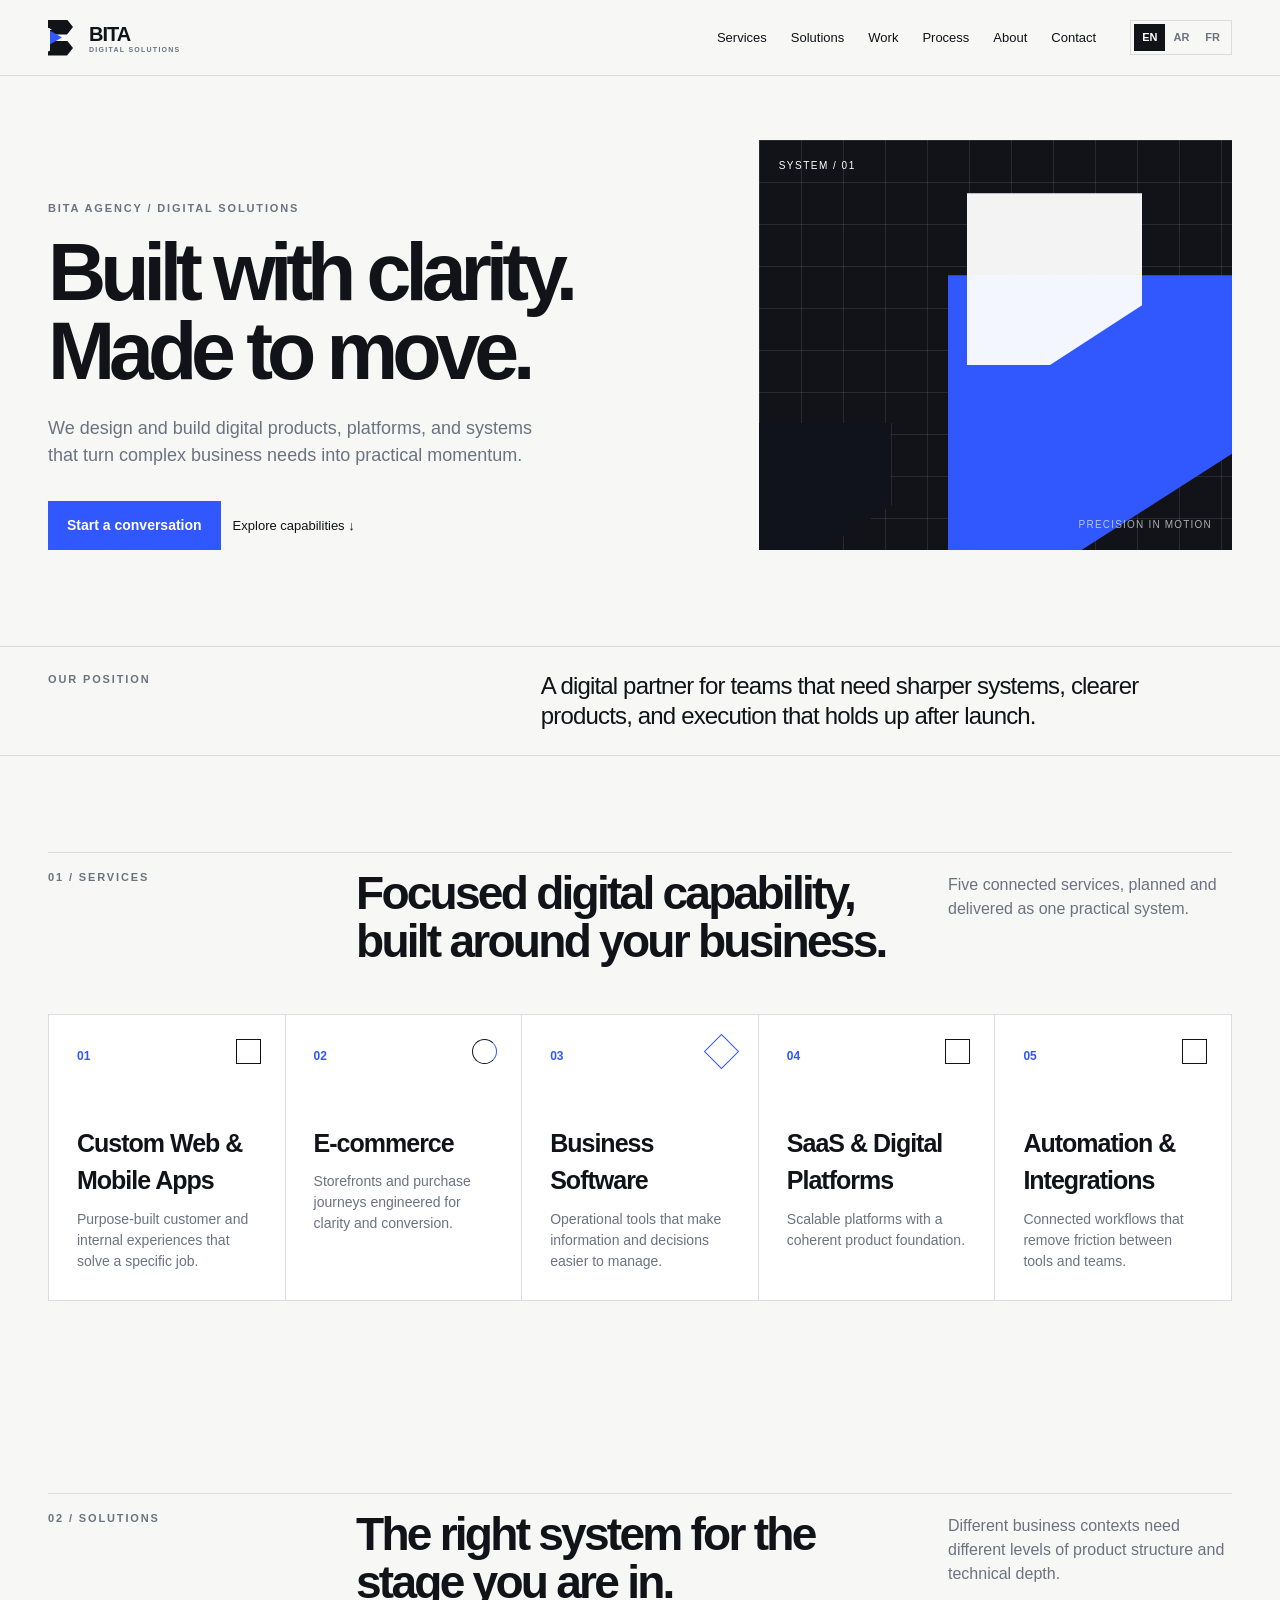
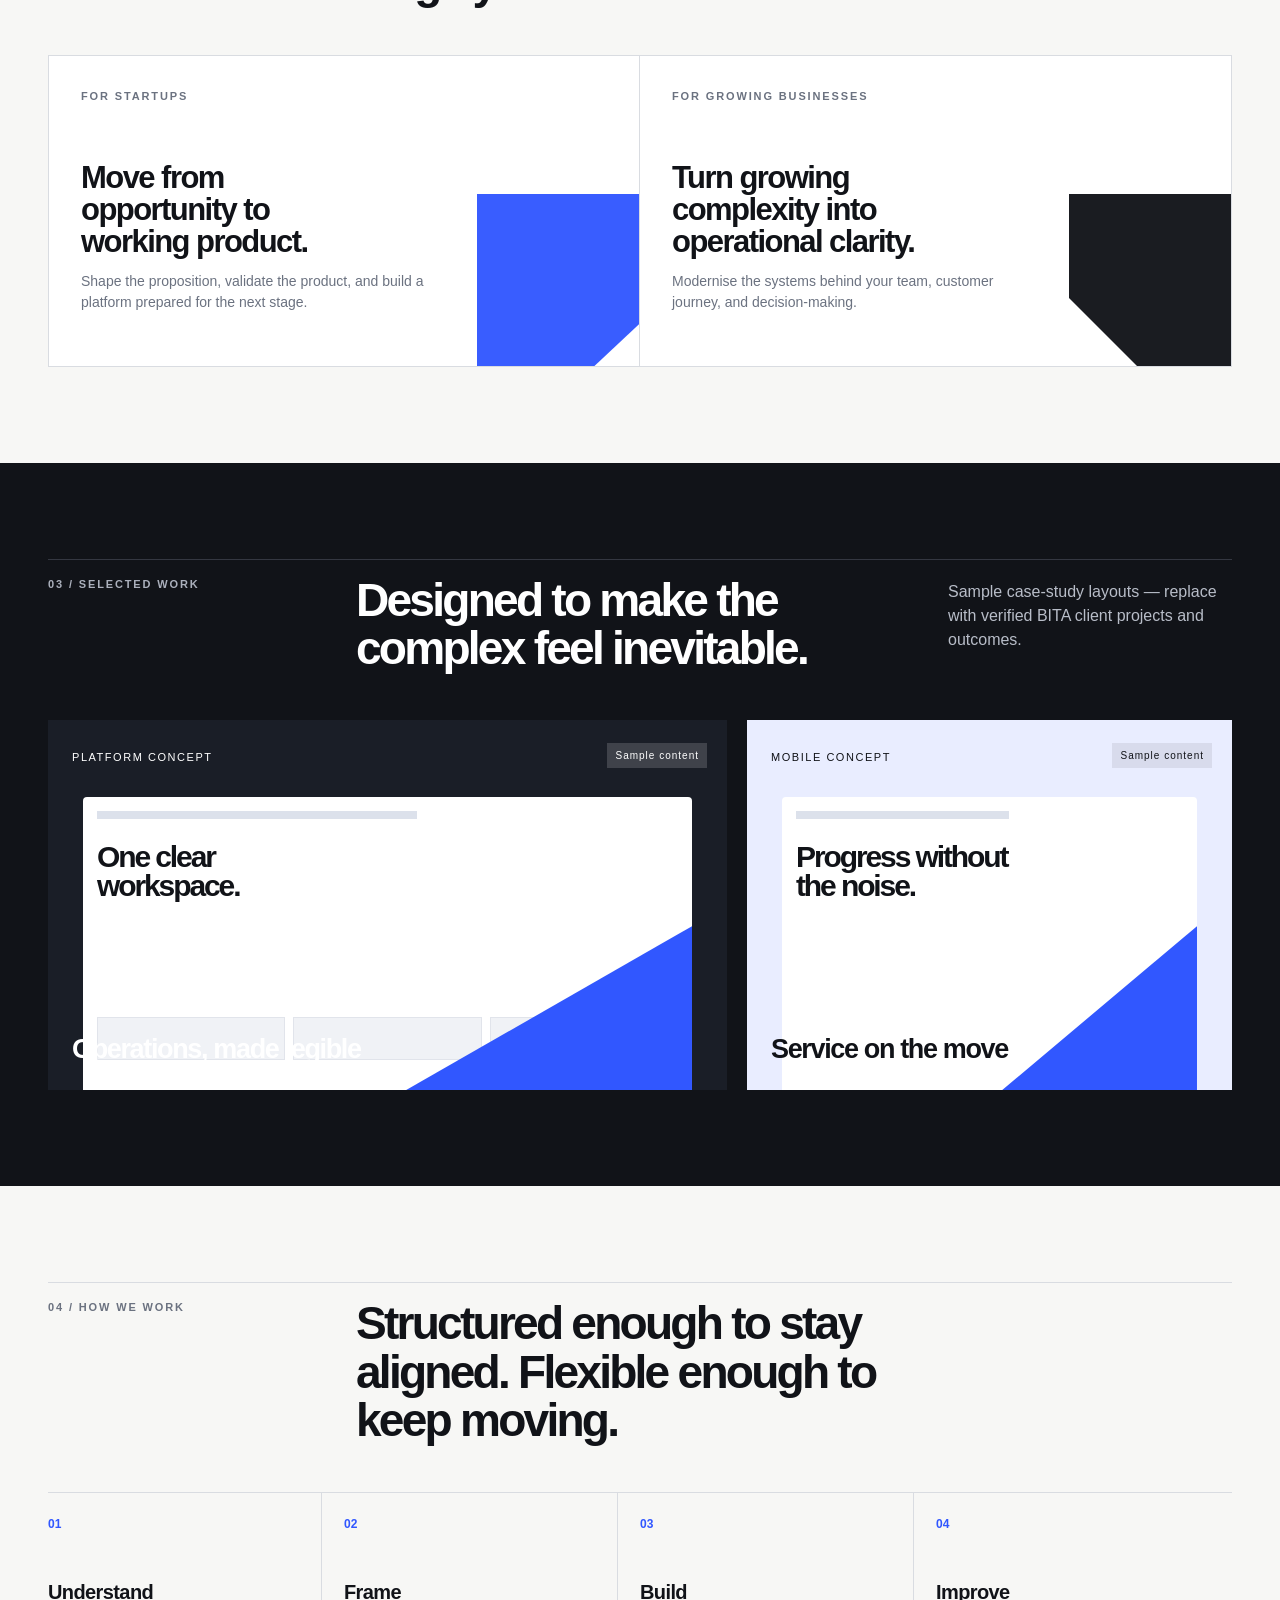
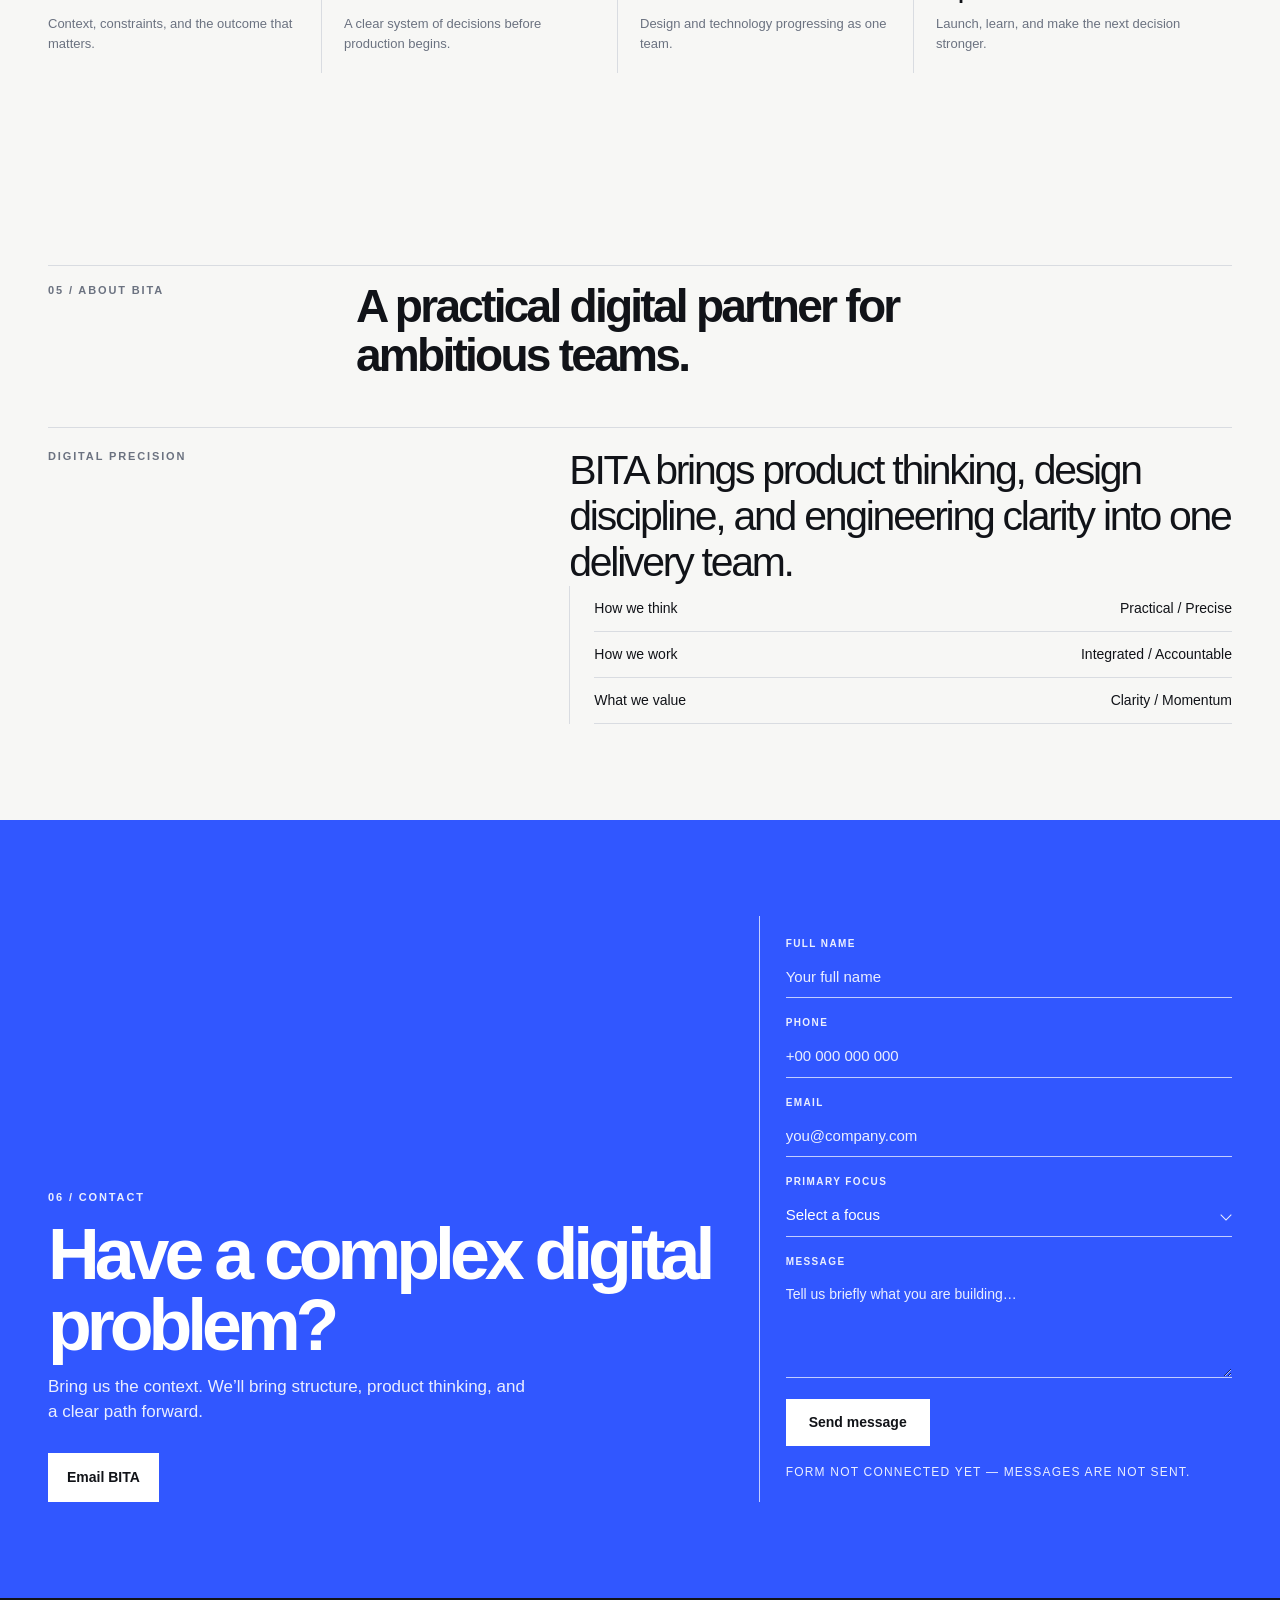
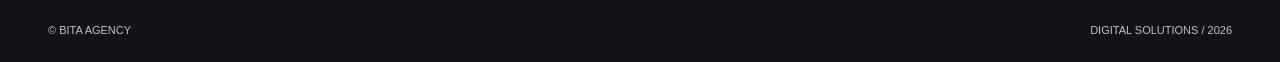
==== BITA-main-website (3).html @ 35ed85f4 "first commit" ====
<!doctype html>
<html lang="en" dir="ltr" data-lang="en">

<head>
    <meta charset="utf-8">
    <meta name="viewport" content="width=device-width,initial-scale=1">
    <title>BITA — Digital Solutions</title>
    <style>
        @import url('https://fonts.googleapis.com/css2?family=IBM+Plex+Sans+Arabic:wght@400;500;600&display=swap');

        :root {
            --ink: #111318;
            --blue: #3157FF;
            --paper: #F7F7F5;
            --white: #fff;
            --muted: #6B7280;
            --line: #D9DCE1;
            --s8: 8px;
            --s12: 12px;
            --s16: 16px;
            --s24: 24px;
            --s32: 32px;
            --s48: 48px;
            --s64: 64px;
            --s96: 96px;
            --font: "Geist", "Arial", sans-serif;
            --arabic: "IBM Plex Sans Arabic", Arial, sans-serif
        }

        * {
            box-sizing: border-box
        }

        html {
            scroll-behavior: smooth
        }

        body {
            margin: 0;
            background: var(--paper);
            color: var(--ink);
            font-family: var(--font);
            font-size: 16px;
            line-height: 1.5
        }

        button {
            font: inherit
        }

        button:focus-visible,
        a:focus-visible {
            outline: 3px solid var(--blue);
            outline-offset: 3px
        }

        .wrap {
            max-width: 1440px;
            margin: auto;
            padding: 0 48px
        }

        .eyebrow {
            font-size: 11px;
            font-weight: 700;
            letter-spacing: .17em;
            text-transform: uppercase;
            color: var(--muted)
        }

        .rule {
            height: 1px;
            background: var(--line)
        }

        .logo {
            display: flex;
            align-items: center;
            gap: 10px;
            font-weight: 800;
            font-size: 20px;
            letter-spacing: -.05em;
            color: var(--ink)
        }

        .mark {
            position: relative;
            width: 31px;
            height: 36px;
            flex: 0 0 31px
        }

        .mark i {
            position: absolute;
            display: block
        }

        .mark .top {
            top: 0;
            left: 0;
            width: 25px;
            height: 15px;
            background: var(--ink);
            clip-path: polygon(0 0, 76% 0, 100% 50%, 76% 100%, 0 100%)
        }

        .mark .bot {
            bottom: 0;
            left: 0;
            width: 25px;
            height: 15px;
            background: var(--ink);
            clip-path: polygon(0 0, 76% 0, 100% 50%, 76% 100%, 0 100%)
        }

        .mark .blue {
            top: 10px;
            left: 0;
            width: 14px;
            height: 16px;
            background: var(--blue);
            clip-path: polygon(0 0, 100% 50%, 0 100%);
            z-index: 2
        }

        .mark:after {
            content: "";
            position: absolute;
            left: 0;
            top: 8px;
            width: 18px;
            height: 20px;
            border: 2px solid var(--paper);
            border-right: 0;
            clip-path: polygon(0 0, 100% 50%, 0 100%);
            z-index: 3
        }

        .brand-sub {
            font-size: 7px;
            letter-spacing: .18em;
            font-weight: 700;
            display: block;
            margin-top: -4px;
            color: var(--muted)
        }

        header {
            height: 76px;
            display: flex;
            align-items: center;
            border-bottom: 1px solid var(--line)
        }

        header .wrap {
            width: 100%;
            display: flex;
            justify-content: space-between;
            align-items: center
        }

        .nav {
            display: flex;
            align-items: center;
            gap: 24px
        }

        .nav button,
        .text-button {
            background: transparent;
            border: 0;
            color: var(--ink);
            cursor: pointer;
            padding: 8px 0;
            font-size: 13px
        }

        .nav button:hover,
        .text-button:hover {
            color: var(--blue)
        }

        .lang {
            display: flex;
            border: 1px solid var(--line);
            padding: 3px;
            margin-left: 10px
        }

        .lang button {
            border: 0;
            background: transparent;
            padding: 5px 8px;
            font-size: 11px;
            font-weight: 700;
            cursor: pointer;
            color: var(--muted)
        }

        .lang button.active {
            background: var(--ink);
            color: #fff
        }

        .menu {
            display: none;
            background: none;
            border: 0;
            font-size: 24px
        }

        .hero {
            padding: var(--s64) 0 var(--s48);
            min-height: 570px;
            position: relative;
            overflow: hidden
        }

        .hero-grid {
            display: grid;
            grid-template-columns: 7fr 5fr;
            gap: var(--s48);
            align-items: end
        }

        .hero h1 {
            font-size: clamp(48px, 6.3vw, 88px);
            letter-spacing: -.075em;
            line-height: .98;
            max-width: 800px;
            margin: var(--s16) 0 var(--s24)
        }

        .hero p {
            max-width: 510px;
            font-size: 18px;
            color: var(--muted);
            margin: 0 0 var(--s32)
        }

        .actions {
            display: flex;
            gap: 12px;
            align-items: center
        }

        .button {
            border: 1px solid var(--ink);
            padding: 13px 18px;
            cursor: pointer;
            font-size: 14px;
            font-weight: 650;
            transition: .2s
        }

        .button.primary {
            background: var(--blue);
            color: #fff;
            border-color: var(--blue)
        }

        .button.primary:hover {
            background: #2447da
        }

        .button.dark {
            background: var(--ink);
            color: #fff
        }

        .button.ghost {
            background: transparent;
            color: var(--ink)
        }

        .hero-art {
            height: 410px;
            position: relative;
            background: var(--ink);
            overflow: hidden
        }

        .hero-art .gridlines {
            position: absolute;
            inset: 0;
            background-image: linear-gradient(rgba(255, 255, 255, .1) 1px, transparent 1px), linear-gradient(90deg, rgba(255, 255, 255, .1) 1px, transparent 1px);
            background-size: 42px 42px
        }

        .module {
            position: absolute;
            background: var(--blue);
            clip-path: polygon(0 0, 100% 0, 100% 65%, 47% 100%, 0 100%)
        }

        .module.a {
            width: 60%;
            height: 67%;
            right: 0;
            bottom: 0
        }

        .module.b {
            width: 37%;
            height: 42%;
            right: 19%;
            top: 13%;
            background: #fff;
            opacity: .95
        }

        .module.c {
            width: 28%;
            height: 31%;
            left: 0;
            bottom: 0;
            background: #10131b;
            outline: 1px solid rgba(255, 255, 255, .45)
        }

        .corner-note {
            position: absolute;
            left: 20px;
            top: 18px;
            color: #fff;
            font-size: 10px;
            letter-spacing: .15em;
            text-transform: uppercase
        }

        .axis {
            position: absolute;
            right: 20px;
            bottom: 18px;
            color: #fff;
            font-size: 10px;
            letter-spacing: .12em;
            opacity: .65
        }

        .statement-band {
            border-top: 1px solid var(--line);
            border-bottom: 1px solid var(--line);
            padding: 24px 0
        }

        .statement {
            display: grid;
            grid-template-columns: 2fr 3fr;
            gap: 32px
        }

        .statement p {
            font-size: 24px;
            line-height: 1.25;
            letter-spacing: -.035em;
            margin: 0;
            max-width: 710px
        }

        .section {
            padding: var(--s96) 0
        }

        .section-head {
            display: grid;
            grid-template-columns: 3fr 6fr 3fr;
            gap: 24px;
            border-top: 1px solid var(--line);
            padding-top: 16px;
            margin-bottom: 48px
        }

        .section-title {
            font-size: clamp(30px, 3.6vw, 52px);
            line-height: 1.05;
            letter-spacing: -.06em;
            margin: 0
        }

        .section-intro {
            color: var(--muted);
            margin: 4px 0 0;
            max-width: 430px
        }

        .services {
            display: grid;
            grid-template-columns: repeat(5, 1fr);
            border: 1px solid var(--line);
            border-right: 0
        }

        .solutions {
            display: grid;
            grid-template-columns: 1fr 1fr;
            border: 1px solid var(--line)
        }

        .solution {
            padding: 32px;
            min-height: 310px;
            position: relative;
            border-right: 1px solid var(--line);
            background: var(--white);
            overflow: hidden
        }

        .solution:last-child {
            border-right: 0
        }

        .solution h3 {
            font-size: 31px;
            line-height: 1.04;
            letter-spacing: -.05em;
            max-width: 270px;
            margin: 58px 0 12px
        }

        .solution p {
            max-width: 370px;
            font-size: 14px;
            color: var(--muted);
            margin: 0
        }

        .solution .solution-mark {
            position: absolute;
            right: -28px;
            bottom: -18px;
            width: 190px;
            height: 190px;
            background: var(--blue);
            clip-path: polygon(0 0, 100% 0, 100% 55%, 52% 100%, 0 100%);
            opacity: .96
        }

        .solution.growth .solution-mark {
            background: var(--ink);
            clip-path: polygon(0 0, 100% 0, 100% 100%, 45% 100%, 0 55%)
        }

        .about-grid {
            display: grid;
            grid-template-columns: 5fr 7fr;
            border-top: 1px solid var(--line);
            padding-top: 20px;
            gap: 48px
        }

        .about-copy {
            font-size: clamp(25px, 3.2vw, 43px);
            line-height: 1.12;
            letter-spacing: -.055em;
            margin: 0;
            max-width: 690px
        }

        .about-list {
            border-left: 1px solid var(--line);
            padding-left: 24px
        }

        .about-list div {
            padding: 12px 0;
            border-bottom: 1px solid var(--line);
            display: flex;
            justify-content: space-between;
            font-size: 14px
        }

        .about-list span:last-child {
            color: var(--muted)
        }

        .service {
            padding: 28px;
            border-right: 1px solid var(--line);
            min-height: 260px;
            position: relative;
            background: var(--white)
        }

        .service:hover {
            background: #f1f3ff
        }

        .service-no {
            font-size: 12px;
            color: var(--blue);
            font-weight: 700
        }

        .service h3 {
            font-size: 25px;
            letter-spacing: -.04em;
            margin: 58px 0 9px
        }

        .service p {
            font-size: 14px;
            color: var(--muted);
            margin: 0
        }

        .service .line-icon {
            position: absolute;
            right: 24px;
            top: 24px;
            width: 25px;
            height: 25px;
            border: 1.5px solid var(--ink)
        }

        .service:nth-child(2) .line-icon {
            border-radius: 50%;
            border-right-color: var(--blue)
        }

        .service:nth-child(3) .line-icon {
            transform: rotate(45deg);
            border-color: var(--blue)
        }

        .work {
            background: var(--ink);
            color: #fff
        }

        .work .section-head {
            border-color: #343741
        }

        .work .eyebrow {
            color: #abb0bc
        }

        .work .section-intro {
            color: #b8bdc8
        }

        .work-grid {
            display: grid;
            grid-template-columns: 1.4fr 1fr;
            gap: 20px
        }

        .case {
            min-height: 370px;
            position: relative;
            padding: 24px;
            overflow: hidden;
            background: #1a1e27
        }

        .case.light {
            background: #e9edff;
            color: var(--ink)
        }

        .case small {
            font-size: 11px;
            letter-spacing: .14em;
            text-transform: uppercase
        }

        .case h3 {
            position: absolute;
            bottom: 21px;
            left: 24px;
            margin: 0;
            font-size: 27px;
            letter-spacing: -.05em;
            z-index: 2
        }

        .case .sample {
            position: absolute;
            top: 23px;
            right: 20px;
            background: rgba(255, 255, 255, .16);
            padding: 5px 8px;
            font-size: 10px;
            letter-spacing: .1em
        }

        .light .sample {
            background: rgba(17, 19, 24, .08)
        }

        .screen {
            position: absolute;
            inset: 77px 35px 0;
            background: #fff;
            color: var(--ink);
            padding: 14px;
            border-radius: 4px 4px 0 0
        }

        .screen-nav {
            height: 8px;
            width: 55%;
            background: #dce1eb;
            margin-bottom: 24px
        }

        .screen-title {
            font-weight: 800;
            font-size: 30px;
            letter-spacing: -.07em;
            max-width: 220px;
            line-height: .95
        }

        .screen-blue {
            position: absolute;
            right: 0;
            bottom: 0;
            width: 47%;
            height: 56%;
            background: var(--blue);
            clip-path: polygon(100% 0, 100% 100%, 0 100%)
        }

        .screen-grid {
            position: absolute;
            bottom: 30px;
            left: 14px;
            right: 14px;
            display: grid;
            grid-template-columns: repeat(3, 1fr);
            gap: 8px
        }

        .screen-grid b {
            height: 43px;
            background: #f0f2f6;
            border: 1px solid #e1e4eb
        }

        .process {
            display: grid;
            grid-template-columns: repeat(4, 1fr);
            border-top: 1px solid var(--line)
        }

        .step {
            padding: 22px 22px 0 0;
            margin-right: 22px;
            border-right: 1px solid var(--line);
            min-height: 180px
        }

        .step:last-child {
            border: 0
        }

        .step b {
            display: block;
            font-size: 12px;
            color: var(--blue);
            margin-bottom: 44px
        }

        .step h3 {
            font-size: 20px;
            letter-spacing: -.03em;
            margin: 0 0 7px
        }

        .step p {
            font-size: 13px;
            color: var(--muted);
            margin: 0
        }

        .contact {
            padding: var(--s96) 0;
            background: var(--blue);
            color: #fff
        }

        .contact-grid {
            display: grid;
            grid-template-columns: 7fr 5fr;
            gap: 48px;
            align-items: end
        }

        .contact h2 {
            font-size: clamp(44px, 5.6vw, 76px);
            line-height: .98;
            letter-spacing: -.07em;
            margin: 14px 0
        }

        .contact p {
            max-width: 490px;
            margin: 0;
            color: rgba(255, 255, 255, .9);
            font-size: 17px
        }

        .contact .button {
            background: #fff;
            border-color: #fff;
            color: var(--ink);
            margin-top: 28px
        }

        .contact-side {
            border-left: 1px solid rgba(255, 255, 255, .7);
            padding: 20px 0 20px 26px
        }

        .contact-side p {
            font-size: 12px;
            line-height: 1.6
        }

        .contact .eyebrow {
            color: rgba(255, 255, 255, .9)
        }

        .contact-form {
            display: grid;
            gap: 17px;
            margin: 0
        }

        .field {
            display: grid;
            gap: 6px
        }

        .field label {
            font-size: 10px;
            font-weight: 700;
            letter-spacing: .14em;
            text-transform: uppercase;
            color: rgba(255, 255, 255, .9)
        }

        .field input,
        .field select,
        .field textarea {
            width: 100%;
            background: transparent;
            border: 0;
            border-bottom: 1px solid rgba(255, 255, 255, .7);
            color: #fff;
            font: inherit;
            font-size: 15px;
            padding: 9px 0;
            border-radius: 0;
            appearance: none;
            -webkit-appearance: none;
            transition: border-color .2s, box-shadow .2s
        }

        .field textarea {
            resize: vertical;
            min-height: 92px;
            line-height: 1.5;
            font-size: 14px
        }

        .field input::placeholder,
        .field textarea::placeholder {
            color: rgba(255, 255, 255, .9);
            opacity: 1
        }

        .field input:focus,
        .field select:focus,
        .field textarea:focus {
            outline: none;
            border-bottom-color: #fff;
            box-shadow: 0 1px 0 0 #fff
        }

        .sel {
            position: relative;
            display: block
        }

        .sel:after {
            content: "";
            position: absolute;
            inset-inline-end: 2px;
            top: 16px;
            width: 7px;
            height: 7px;
            border-right: 1.5px solid rgba(255, 255, 255, .9);
            border-bottom: 1.5px solid rgba(255, 255, 255, .9);
            transform: rotate(45deg);
            pointer-events: none
        }

        .field select option {
            background: #111318;
            color: #fff
        }

        .contact-form .contact-submit {
            justify-self: start;
            margin: 4px 0 0;
            padding: 12px 22px;
            background: #fff;
            border-color: #fff;
            color: var(--ink);
            font-weight: 650;
            cursor: pointer
        }

        .contact-form .sample-note {
            margin: 0;
            color: rgba(255, 255, 255, .9);
            opacity: 1;
            max-width: none;
            font-size: 12px;
            line-height: 1.6
        }

        .sample-note {
            font-size: 10px;
            letter-spacing: .1em;
            text-transform: uppercase;
            opacity: .72
        }

        footer {
            padding: 24px 0;
            background: var(--ink);
            color: #fff
        }

        footer .wrap {
            display: flex;
            justify-content: space-between;
            font-size: 11px;
            color: #bdc2cc
        }

        .ar {
            font-family: var(--arabic);
            display: none
        }

        .fr {
            display: none
        }

        html[data-lang="ar"] .en,
        html[data-lang="fr"] .en {
            display: none
        }

        html[data-lang="ar"] .fr,
        html[data-lang="fr"] .ar {
            display: none
        }

        html[data-lang="ar"] .ar,
        html[data-lang="fr"] .fr {
            display: block
        }

        html[data-lang="ar"] .hero h1,
        html[data-lang="ar"] .section-title,
        html[data-lang="ar"] .contact h2 {
            letter-spacing: -.04em
        }

        html[data-lang="ar"] .hero-grid,
        html[data-lang="ar"] .contact-grid {
            direction: rtl
        }

        html[data-lang="ar"] .hero-art {
            text-align: left
        }

        html[data-lang="ar"] .statement,
        html[data-lang="ar"] .section-head {
            direction: rtl
        }

        html[data-lang="ar"] .service,
        html[data-lang="ar"] .step {
            text-align: right
        }

        html[data-lang="ar"] .step {
            border-right: 0;
            border-left: 1px solid var(--line);
            padding: 22px 0 0 22px;
            margin: 0 0 0 22px
        }

        html[data-lang="ar"] .contact-side {
            border-left: 0;
            border-right: 1px solid rgba(255, 255, 255, .7);
            padding: 20px 26px 20px 0
        }

        @media(max-width:1050px) {
            .services {
                grid-template-columns: repeat(3, 1fr)
            }
        }

        @media(max-width:760px) {
            .wrap {
                padding: 0 20px
            }

            .nav {
                display: flex;
                margin-left: auto
            }

            .nav>button {
                display: none
            }

            .lang {
                margin-left: 0
            }

            .menu {
                display: block
            }

            .hero {
                padding: 48px 0 24px
            }

            .hero-grid,
            .contact-grid,
            .statement {
                grid-template-columns: 1fr;
                gap: 28px
            }

            .hero-art {
                height: 280px
            }

            .hero h1 {
                font-size: 51px
            }

            .section {
                padding: 64px 0
            }

            .section-head {
                grid-template-columns: 1fr;
                gap: 14px;
                margin-bottom: 28px
            }

            .services,
            .work-grid,
            .process,
            .solutions,
            .about-grid {
                grid-template-columns: 1fr
            }

            .solution {
                border-right: 0;
                border-bottom: 1px solid var(--line);
                min-height: 240px
            }

            .solution:last-child {
                border-bottom: 0
            }

            .about-list {
                border-left: 0;
                padding-left: 0
            }

            .services {
                border-right: 1px solid var(--line)
            }

            .service {
                min-height: 190px;
                border-right: 0;
                border-bottom: 1px solid var(--line)
            }

            .process {
                border-top: 1px solid var(--line)
            }

            .step,
            html[data-lang="ar"] .step {
                border-right: 0;
                border-left: 0;
                border-bottom: 1px solid var(--line);
                padding: 20px 0;
                margin: 0;
                min-height: 0
            }

            .step b {
                margin-bottom: 24px
            }

            .contact {
                padding: 64px 0
            }

            .contact-side,
            html[data-lang="ar"] .contact-side {
                border-left: 0;
                border-right: 0;
                border-top: 1px solid rgba(255, 255, 255, .7);
                padding: 20px 0
            }

            .work-grid {
                gap: 12px
            }

            .case {
                min-height: 300px
            }

            .logo {
                font-size: 18px
            }
        }

        @media(prefers-reduced-motion:reduce) {
            html {
                scroll-behavior: auto
            }

            .button {
                transition: none
            }
        }
    </style>
</head>

<body>
    <header>
        <div class="wrap">
            <div class="logo" data-i18n="BITA Digital Solutions|BITA للحلول الرقمية|BITA Solutions digitales"
                aria-label="BITA Digital Solutions"><span class="mark"><i class="top"></i><i class="blue"></i><i
                        class="bot"></i></span><span>BITA<span class="brand-sub">DIGITAL SOLUTIONS</span></span></div>
            <nav class="nav" data-i18n="Primary navigation|التنقل الرئيسي|Navigation principale"
                aria-label="Primary navigation"><button data-go="services"><span class="en">Services</span><span
                        class="ar">الخدمات</span><span class="fr">Services</span></button><button
                    data-go="solutions"><span class="en">Solutions</span><span class="ar">الحلول</span><span
                        class="fr">Solutions</span></button><button data-go="work"><span class="en">Work</span><span
                        class="ar">الأعمال</span><span class="fr">Réalisations</span></button><button
                    data-go="process"><span class="en">Process</span><span class="ar">المنهجية</span><span
                        class="fr">Méthode</span></button><button data-go="about"><span class="en">About</span><span
                        class="ar">من نحن</span><span class="fr">À propos</span></button><button data-go="contact"><span
                        class="en">Contact</span><span class="ar">تواصل</span><span class="fr">Contact</span></button>
                <div class="lang" role="group" data-i18n="Language|اللغة|Langue" aria-label="Language"><button
                        class="active" data-lang="en" lang="en">EN</button><button data-lang="ar"
                        lang="ar">AR</button><button data-lang="fr" lang="fr">FR</button></div>
            </nav><button class="menu" data-go="contact"
                data-i18n="Jump to contact|الانتقال إلى التواصل|Accéder à la section contact"
                aria-label="Jump to contact">↗</button>
        </div>
    </header>
    <main>
        <section class="hero">
            <div class="wrap hero-grid">
                <div>
                    <div class="eyebrow en">BITA AGENCY / DIGITAL SOLUTIONS</div>
                    <div class="eyebrow ar">BITA AGENCY / حلول رقمية</div>
                    <div class="eyebrow fr">BITA AGENCY / SOLUTIONS DIGITALES</div>
                    <h1 class="en">Built with clarity.<br>Made to move.</h1>
                    <h1 class="ar">نبني بوضوح.<br>لنحرّك عملك للأمام.</h1>
                    <h1 class="fr">Conçu avec clarté.<br>Prêt à avancer.</h1>
                    <p class="en">We design and build digital products, platforms, and systems that turn complex
                        business needs into practical momentum.</p>
                    <p class="ar">نصمم ونبني منتجات ومنصات وأنظمة رقمية تحول احتياجات الأعمال المعقدة إلى تقدم عملي
                        وواضح.</p>
                    <p class="fr">Nous concevons et développons des produits, des plateformes et des systèmes numériques
                        qui transforment des besoins métiers complexes en élan concret.</p>
                    <div class="actions"><button class="button primary" data-go="contact"><span class="en">Start a
                                conversation</span><span class="ar">ابدأ محادثة</span><span class="fr">Démarrer une
                                conversation</span></button><button class="text-button" data-go="services"><span
                                class="en">Explore capabilities ↓</span><span class="ar">استكشف قدراتنا ↓</span><span
                                class="fr">Découvrir nos expertises ↓</span></button></div>
                </div>
                <div class="hero-art"
                    data-i18n="Abstract BITA modular visual|تمثيل بصري تجريدي من BITA|Visuel modulaire abstrait BITA"
                    aria-label="Abstract BITA modular visual">
                    <div class="gridlines"></div>
                    <div class="corner-note">SYSTEM / 01</div><i class="module a"></i><i class="module b"></i><i
                        class="module c"></i>
                    <div class="axis">PRECISION IN MOTION</div>
                </div>
            </div>
        </section>
        <section class="statement-band">
            <div class="wrap statement">
                <div class="eyebrow en">OUR POSITION</div>
                <div class="eyebrow ar">موقعنا</div>
                <div class="eyebrow fr">NOTRE POSITIONNEMENT</div>
                <p class="en">A digital partner for teams that need sharper systems, clearer products, and execution
                    that holds up after launch.</p>
                <p class="ar">شريك رقمي للفرق التي تحتاج إلى أنظمة أدق، ومنتجات أوضح، وتنفيذ يصمد بعد الإطلاق.</p>
                <p class="fr">Un partenaire digital pour les équipes qui exigent des systèmes plus solides, des produits
                    plus clairs et une exécution qui tient après la mise en ligne.</p>
            </div>
        </section>
        <section class="section" id="services">
            <div class="wrap">
                <div class="section-head">
                    <div class="eyebrow en">01 / SERVICES</div>
                    <div class="eyebrow ar">01 / الخدمات</div>
                    <div class="eyebrow fr">01 / SERVICES</div>
                    <h2 class="section-title en">Focused digital capability, built around your business.</h2>
                    <h2 class="section-title ar">قدرات رقمية مركزة، مبنية حول عملك.</h2>
                    <h2 class="section-title fr">Une expertise numérique ciblée, construite autour de votre entreprise.
                    </h2>
                    <p class="section-intro en">Five connected services, planned and delivered as one practical system.
                    </p>
                    <p class="section-intro ar">خمس خدمات مترابطة، مخططة ومنفذة كنظام عملي واحد.</p>
                    <p class="section-intro fr">Cinq services connectés, planifiés et livrés comme un seul système
                        concret.</p>
                </div>
                <div class="services">
                    <article class="service"><span class="service-no">01</span><i class="line-icon"></i>
                        <h3 class="en">Custom Web &amp; Mobile Apps</h3>
                        <h3 class="ar">تطبيقات الويب والجوال المخصصة</h3>
                        <h3 class="fr">Applications Web &amp; Mobile sur mesure</h3>
                        <p class="en">Purpose-built customer and internal experiences that solve a specific job.</p>
                        <p class="ar">تجارب مخصصة للعملاء والفرق الداخلية لحل احتياج محدد.</p>
                        <p class="fr">Des expériences clients et internes conçues sur mesure pour répondre à un besoin
                            précis.</p>
                    </article>
                    <article class="service"><span class="service-no">02</span><i class="line-icon"></i>
                        <h3 class="en">E-commerce</h3>
                        <h3 class="ar">التجارة الإلكترونية</h3>
                        <h3 class="fr">E-commerce</h3>
                        <p class="en">Storefronts and purchase journeys engineered for clarity and conversion.</p>
                        <p class="ar">متاجر ومسارات شراء مصممة للوضوح والتحويل.</p>
                        <p class="fr">Des boutiques et des parcours d’achat conçus pour la clarté et la conversion.</p>
                    </article>
                    <article class="service"><span class="service-no">03</span><i class="line-icon"></i>
                        <h3 class="en">Business Software</h3>
                        <h3 class="ar">برمجيات الأعمال</h3>
                        <h3 class="fr">Logiciels de gestion</h3>
                        <p class="en">Operational tools that make information and decisions easier to manage.</p>
                        <p class="ar">أدوات تشغيلية تسهّل إدارة المعلومات والقرارات.</p>
                        <p class="fr">Des outils opérationnels qui simplifient la gestion de l’information et de la
                            décision.</p>
                    </article>
                    <article class="service"><span class="service-no">04</span><i class="line-icon"></i>
                        <h3 class="en">SaaS &amp; Digital Platforms</h3>
                        <h3 class="ar">منصات SaaS والمنتجات الرقمية</h3>
                        <h3 class="fr">SaaS &amp; Plateformes numériques</h3>
                        <p class="en">Scalable platforms with a coherent product foundation.</p>
                        <p class="ar">منصات قابلة للتوسع بأساس منتج متماسك.</p>
                        <p class="fr">Des plateformes évolutives, bâties sur un socle produit cohérent.</p>
                    </article>
                    <article class="service"><span class="service-no">05</span><i class="line-icon"></i>
                        <h3 class="en">Automation &amp; Integrations</h3>
                        <h3 class="ar">الأتمتة والتكاملات</h3>
                        <h3 class="fr">Automatisation &amp; Intégrations</h3>
                        <p class="en">Connected workflows that remove friction between tools and teams.</p>
                        <p class="ar">تدفقات عمل مترابطة تقلل الاحتكاك بين الأدوات والفرق.</p>
                        <p class="fr">Des flux de travail connectés qui suppriment les frictions entre les outils et les
                            équipes.</p>
                    </article>
                </div>
            </div>
        </section>
        <section class="section" id="solutions">
            <div class="wrap">
                <div class="section-head">
                    <div class="eyebrow en">02 / SOLUTIONS</div>
                    <div class="eyebrow ar">02 / الحلول</div>
                    <div class="eyebrow fr">02 / SOLUTIONS</div>
                    <h2 class="section-title en">The right system for the stage you are in.</h2>
                    <h2 class="section-title ar">النظام المناسب للمرحلة التي تمر بها.</h2>
                    <h2 class="section-title fr">Le bon système pour l’étape où vous en êtes.</h2>
                    <p class="section-intro en">Different business contexts need different levels of product structure
                        and technical depth.</p>
                    <p class="section-intro ar">سياقات الأعمال المختلفة تحتاج إلى مستويات مختلفة من هيكل المنتج والعمق
                        التقني.</p>
                    <p class="section-intro fr">Chaque contexte métier exige un certain niveau de structuration produit
                        et de profondeur technique.</p>
                </div>
                <div class="solutions">
                    <article class="solution">
                        <div class="eyebrow en">FOR STARTUPS</div>
                        <div class="eyebrow ar">للشركات الناشئة</div>
                        <div class="eyebrow fr">POUR LES STARTUPS</div>
                        <h3 class="en">Move from opportunity to working product.</h3>
                        <h3 class="ar">من الفرصة إلى منتج يعمل.</h3>
                        <h3 class="fr">De l’opportunité au produit opérationnel.</h3>
                        <p class="en">Shape the proposition, validate the product, and build a platform prepared for the
                            next stage.</p>
                        <p class="ar">صياغة الفكرة والتحقق من المنتج وبناء منصة مهيأة للمرحلة التالية.</p>
                        <p class="fr">Affiner la proposition, valider le produit et bâtir une plateforme prête pour
                            l’étape suivante.</p><i class="solution-mark"></i>
                    </article>
                    <article class="solution growth">
                        <div class="eyebrow en">FOR GROWING BUSINESSES</div>
                        <div class="eyebrow ar">للشركات المتنامية</div>
                        <div class="eyebrow fr">POUR LES ENTREPRISES EN CROISSANCE</div>
                        <h3 class="en">Turn growing complexity into operational clarity.</h3>
                        <h3 class="ar">حوّل التعقيد المتزايد إلى وضوح تشغيلي.</h3>
                        <h3 class="fr">Transformer la complexité croissante en clarté opérationnelle.</h3>
                        <p class="en">Modernise the systems behind your team, customer journey, and decision-making.</p>
                        <p class="ar">تحديث الأنظمة خلف فرقك ورحلة العميل وآلية اتخاذ القرار.</p>
                        <p class="fr">Moderniser les systèmes qui soutiennent vos équipes, le parcours client et la
                            prise de décision.</p><i class="solution-mark"></i>
                    </article>
                </div>
            </div>
        </section>
        <section class="work section" id="work">
            <div class="wrap">
                <div class="section-head">
                    <div class="eyebrow en">03 / SELECTED WORK</div>
                    <div class="eyebrow ar">03 / أعمال مختارة</div>
                    <div class="eyebrow fr">03 / RÉALISATIONS SÉLECTIONNÉES</div>
                    <h2 class="section-title en">Designed to make the complex feel inevitable.</h2>
                    <h2 class="section-title ar">تصميم يجعل المعقد يبدو بديهيًا.</h2>
                    <h2 class="section-title fr">Une conception qui fait de la complexité une évidence.</h2>
                    <p class="section-intro en">Sample case-study layouts — replace with verified BITA client projects
                        and outcomes.</p>
                    <p class="section-intro ar">نماذج لتخطيط دراسات الحالة — تُستبدل بمشاريع BITA ونتائج العملاء
                        المُوثقة.</p>
                    <p class="section-intro fr">Maquettes d’études de cas — à remplacer par les projets et les résultats
                        clients vérifiés de BITA.</p>
                </div>
                <div class="work-grid">
                    <article class="case"><small class="en">Platform concept</small><small class="ar">مفهوم
                            منصة</small><small class="fr">Concept de plateforme</small><span class="sample en">Sample
                            content</span><span class="sample ar">محتوى تجريبي</span><span class="sample fr">Contenu de
                            démonstration</span>
                        <div class="screen">
                            <div class="screen-nav"></div>
                            <div class="screen-title en">One clear workspace.</div>
                            <div class="screen-title ar">مساحة عمل واحدة وواضحة.</div>
                            <div class="screen-title fr">Un espace de travail unique et clair.</div>
                            <div class="screen-grid"><b></b><b></b><b></b></div>
                            <div class="screen-blue"></div>
                        </div>
                        <h3 class="en">Operations, made legible</h3>
                        <h3 class="ar">عمليات أكثر وضوحًا</h3>
                        <h3 class="fr">Des opérations lisibles</h3>
                    </article>
                    <article class="case light"><small class="en">Mobile concept</small><small class="ar">مفهوم
                            جوّال</small><small class="fr">Concept mobile</small><span class="sample en">Sample
                            content</span><span class="sample ar">محتوى تجريبي</span><span class="sample fr">Contenu de
                            démonstration</span>
                        <div class="screen">
                            <div class="screen-nav"></div>
                            <div class="screen-title en">Progress without the noise.</div>
                            <div class="screen-title ar">تقدم بلا ضوضاء.</div>
                            <div class="screen-title fr">De la progression, sans le bruit.</div>
                            <div class="screen-blue"></div>
                        </div>
                        <h3 class="en">Service on the move</h3>
                        <h3 class="ar">خدمة تتحرك معك</h3>
                        <h3 class="fr">Un service en mouvement</h3>
                    </article>
                </div>
            </div>
        </section>
        <section class="section" id="process">
            <div class="wrap">
                <div class="section-head">
                    <div class="eyebrow en">04 / HOW WE WORK</div>
                    <div class="eyebrow ar">04 / كيف نعمل</div>
                    <div class="eyebrow fr">04 / NOTRE MÉTHODE</div>
                    <h2 class="section-title en">Structured enough to stay aligned. Flexible enough to keep moving.</h2>
                    <h2 class="section-title ar">منهجية منظمة تحافظ على التوافق، ومرنة تحافظ على التقدم.</h2>
                    <h2 class="section-title fr">Assez structuré pour rester alignés. Assez souple pour garder le
                        rythme.</h2>
                </div>
                <div class="process">
                    <article class="step"><b>01</b>
                        <h3 class="en">Understand</h3>
                        <h3 class="ar">نفهم</h3>
                        <h3 class="fr">Comprendre</h3>
                        <p class="en">Context, constraints, and the outcome that matters.</p>
                        <p class="ar">السياق والقيود والنتيجة التي تهم فعلاً.</p>
                        <p class="fr">Le contexte, les contraintes et le résultat qui compte vraiment.</p>
                    </article>
                    <article class="step"><b>02</b>
                        <h3 class="en">Frame</h3>
                        <h3 class="ar">نؤطر</h3>
                        <h3 class="fr">Cadrer</h3>
                        <p class="en">A clear system of decisions before production begins.</p>
                        <p class="ar">نظام قرارات واضح قبل بدء التنفيذ.</p>
                        <p class="fr">Un système de décisions clair avant le lancement de la production.</p>
                    </article>
                    <article class="step"><b>03</b>
                        <h3 class="en">Build</h3>
                        <h3 class="ar">نبني</h3>
                        <h3 class="fr">Construire</h3>
                        <p class="en">Design and technology progressing as one team.</p>
                        <p class="ar">التصميم والتقنية يتقدمان كفريق واحد.</p>
                        <p class="fr">Le design et la technologie qui avancent comme une seule équipe.</p>
                    </article>
                    <article class="step"><b>04</b>
                        <h3 class="en">Improve</h3>
                        <h3 class="ar">نحسّن</h3>
                        <h3 class="fr">Améliorer</h3>
                        <p class="en">Launch, learn, and make the next decision stronger.</p>
                        <p class="ar">نُطلق ونتعلم ونجعل القرار التالي أقوى.</p>
                        <p class="fr">Lancer, apprendre et rendre la prochaine décision plus juste.</p>
                    </article>
                </div>
            </div>
        </section>
        <section class="section" id="about">
            <div class="wrap">
                <div class="section-head">
                    <div class="eyebrow en">05 / ABOUT BITA</div>
                    <div class="eyebrow ar">05 / عن BITA</div>
                    <div class="eyebrow fr">05 / À PROPOS DE BITA</div>
                    <h2 class="section-title en">A practical digital partner for ambitious teams.</h2>
                    <h2 class="section-title ar">شريك رقمي عملي للفرق الطموحة.</h2>
                    <h2 class="section-title fr">Un partenaire digital pragmatique pour les équipes ambitieuses.</h2>
                </div>
                <div class="about-grid">
                    <div class="eyebrow en">DIGITAL PRECISION</div>
                    <div class="eyebrow ar">دقة رقمية</div>
                    <div class="eyebrow fr">PRÉCISION NUMÉRIQUE</div>
                    <div>
                        <p class="about-copy en">BITA brings product thinking, design discipline, and engineering
                            clarity into one delivery team.</p>
                        <p class="about-copy ar">تجمع BITA بين التفكير في المنتج، وانضباط التصميم، ووضوح الهندسة في فريق
                            تنفيذ واحد.</p>
                        <p class="about-copy fr">BITA réunit la pensée produit, la rigueur du design et la clarté de
                            l’ingénierie au sein d’une seule équipe de delivery.</p>
                        <div class="about-list">
                            <div><span class="en">How we think</span><span class="ar">كيف نفكر</span><span
                                    class="fr">Notre façon de penser</span><span class="en">Practical /
                                    Precise</span><span class="ar">عملي / دقيق</span><span class="fr">Pragmatique /
                                    Précis</span></div>
                            <div><span class="en">How we work</span><span class="ar">كيف نعمل</span><span
                                    class="fr">Notre façon de travailler</span><span class="en">Integrated /
                                    Accountable</span><span class="ar">متكامل / مسؤول</span><span class="fr">Intégrés /
                                    Responsables</span></div>
                            <div><span class="en">What we value</span><span class="ar">ما نُقدّره</span><span
                                    class="fr">Nos priorités</span><span class="en">Clarity / Momentum</span><span
                                    class="ar">وضوح / تقدم</span><span class="fr">Clarté / Élan</span></div>
                        </div>
                    </div>
                </div>
        </section>
        <section class="contact" id="contact">
            <div class="wrap contact-grid">
                <div>
                    <div class="eyebrow en">06 / CONTACT</div>
                    <div class="eyebrow ar">06 / تواصل</div>
                    <div class="eyebrow fr">06 / CONTACT</div>
                    <h2 class="en">Have a complex digital problem?</h2>
                    <h2 class="ar">لديك تحدٍ رقمي معقد؟</h2>
                    <h2 class="fr">Vous avez un problème numérique complexe ?</h2>
                    <p class="en">Bring us the context. We’ll bring structure, product thinking, and a clear path
                        forward.</p>
                    <p class="ar">شاركنا السياق. سنقدم التنظيم والتفكير في المنتج ومسارًا واضحًا للمضي قدمًا.</p>
                    <p class="fr">Confiez-nous le contexte. Nous apporterons la structure, la pensée produit et un cap
                        clair pour avancer.</p><button class="button" data-contact
                        data-i18n="Email BITA — add an address before launch|راسل BITA — أضف عنوانًا قبل الإطلاق|Écrire à BITA — ajouter une adresse avant la mise en ligne"><span
                            class="en">Email BITA</span><span class="ar">راسل BITA</span><span class="fr">Écrire à
                            BITA</span></button>
                </div>
                <aside class="contact-side">
                    <form class="contact-form" novalidate>
                        <div class="field"><label for="cf-name"><span class="en">Full name</span><span class="ar">الاسم
                                    الكامل</span><span class="fr">Nom complet</span></label><input id="cf-name"
                                name="name" type="text" autocomplete="name" required
                                data-ph="Your full name|اسمك الكامل|Votre nom complet"></div>
                        <div class="field"><label for="cf-phone"><span class="en">Phone</span><span class="ar">رقم
                                    الهاتف</span><span class="fr">Téléphone</span></label><input id="cf-phone"
                                name="phone" type="tel" autocomplete="tel"
                                data-ph="+00 000 000 000|+00 000 000 000|+33 6 00 00 00 00"></div>
                        <div class="field"><label for="cf-email"><span class="en">Email</span><span class="ar">البريد
                                    الإلكتروني</span><span class="fr">E-mail</span></label><input id="cf-email"
                                name="email" type="email" autocomplete="email" required
                                data-ph="you@company.com|you@company.com|vous@entreprise.fr"></div>
                        <div class="field"><label for="cf-focus"><span class="en">Primary Focus</span><span
                                    class="ar">محور التركيز الرئيسي</span><span class="fr">Priorité
                                    principale</span></label><span class="sel"><select id="cf-focus" name="focus">
                                    <option value="" data-t="Select a focus|اختر محور التركيز|Choisissez une priorité">
                                        Select a focus</option>
                                    <option value="apps"
                                        data-t="Custom Web &amp; Mobile Apps|تطبيقات الويب والجوال المخصصة|Applications Web &amp; Mobile sur mesure">
                                        Custom Web &amp; Mobile Apps</option>
                                    <option value="ecommerce" data-t="E-commerce|التجارة الإلكترونية|E-commerce">
                                        E-commerce</option>
                                    <option value="business-software"
                                        data-t="Business Software|برمجيات الأعمال|Logiciels de gestion">Business
                                        Software</option>
                                    <option value="saas"
                                        data-t="SaaS &amp; Digital Platforms|منصات SaaS والمنتجات الرقمية|SaaS &amp; Plateformes numériques">
                                        SaaS &amp; Digital Platforms</option>
                                    <option value="automation"
                                        data-t="Automation &amp; Integrations|الأتمتة والتكاملات|Automatisation &amp; Intégrations">
                                        Automation &amp; Integrations</option>
                                    <option value="other" data-t="Other|أخرى|Autre">Other</option>
                                </select></span></div>
                        <div class="field"><label for="cf-message"><span class="en">Message</span><span
                                    class="ar">الرسالة</span><span class="fr">Message</span></label><textarea
                                id="cf-message" name="message" rows="4" required
                                data-ph="Tell us briefly what you are building…|أخبرنا باختصار بما تبنيه…|Dites-nous brièvement ce que vous construisez…"></textarea>
                        </div><button class="button contact-submit" type="submit"><span class="en">Send
                                message</span><span class="ar">إرسال الرسالة</span><span class="fr">Envoyer le
                                message</span></button>
                        <p class="sample-note en">Form not connected yet — messages are not sent.</p>
                        <p class="sample-note ar">النموذج غير مفعّل بعد — لا تُرسل الرسائل.</p>
                        <p class="sample-note fr">Le formulaire n’est pas encore connecté — les messages ne sont pas
                            envoyés.</p>
                    </form>
                </aside>
            </div>
        </section>
    </main>
    <footer>
        <div class="wrap"><span>© BITA AGENCY</span><span class="en">DIGITAL SOLUTIONS / 2026</span><span
                class="ar">حلول رقمية / 2026</span><span class="fr">SOLUTIONS DIGITALES / 2026</span></div>
    </footer>
    <script>
        const LANGS = { en: 'ltr', ar: 'rtl', fr: 'ltr' }, ORDER = Object.keys(LANGS), TITLES = { en: 'BITA — Digital Solutions', ar: 'BITA — حلول رقمية', fr: 'BITA — Solutions digitales' }, root = document.documentElement, tr = c => ORDER.indexOf(c), btns = document.querySelectorAll('.lang [data-lang]'); const setLang = c => { if (!(c in LANGS)) c = 'en'; root.dataset.lang = c; root.lang = c; root.dir = LANGS[c]; document.title = TITLES[c]; btns.forEach(x => { x.classList.toggle('active', x.dataset.lang === c); x.setAttribute('aria-current', x.dataset.lang === c ? 'true' : 'false') }); document.querySelectorAll('[data-i18n]').forEach(x => x.setAttribute('aria-label', x.dataset.i18n.split('|')[tr(c)])); document.querySelectorAll('[data-t]').forEach(x => x.textContent = x.dataset.t.split('|')[tr(c)]); document.querySelectorAll('[data-ph]').forEach(x => x.placeholder = x.dataset.ph.split('|')[tr(c)]) }; document.querySelectorAll('[data-go]').forEach(b => b.addEventListener('click', () => document.getElementById(b.dataset.go).scrollIntoView({ behavior: matchMedia('(prefers-reduced-motion: reduce)').matches ? 'auto' : 'smooth' }))); btns.forEach(b => b.addEventListener('click', () => setLang(b.dataset.lang))); document.querySelector('[data-contact]').addEventListener('click', function () { const a = document.createElement('a'); a.href = 'mailto:'; a.setAttribute('aria-label', this.dataset.i18n.split('|')[tr(root.dataset.lang)]); document.body.append(a); a.click(); a.remove() }); document.querySelector('.contact-form').addEventListener('submit', e => e.preventDefault()); setLang(root.dataset.lang);
    </script>
</body>

</html>
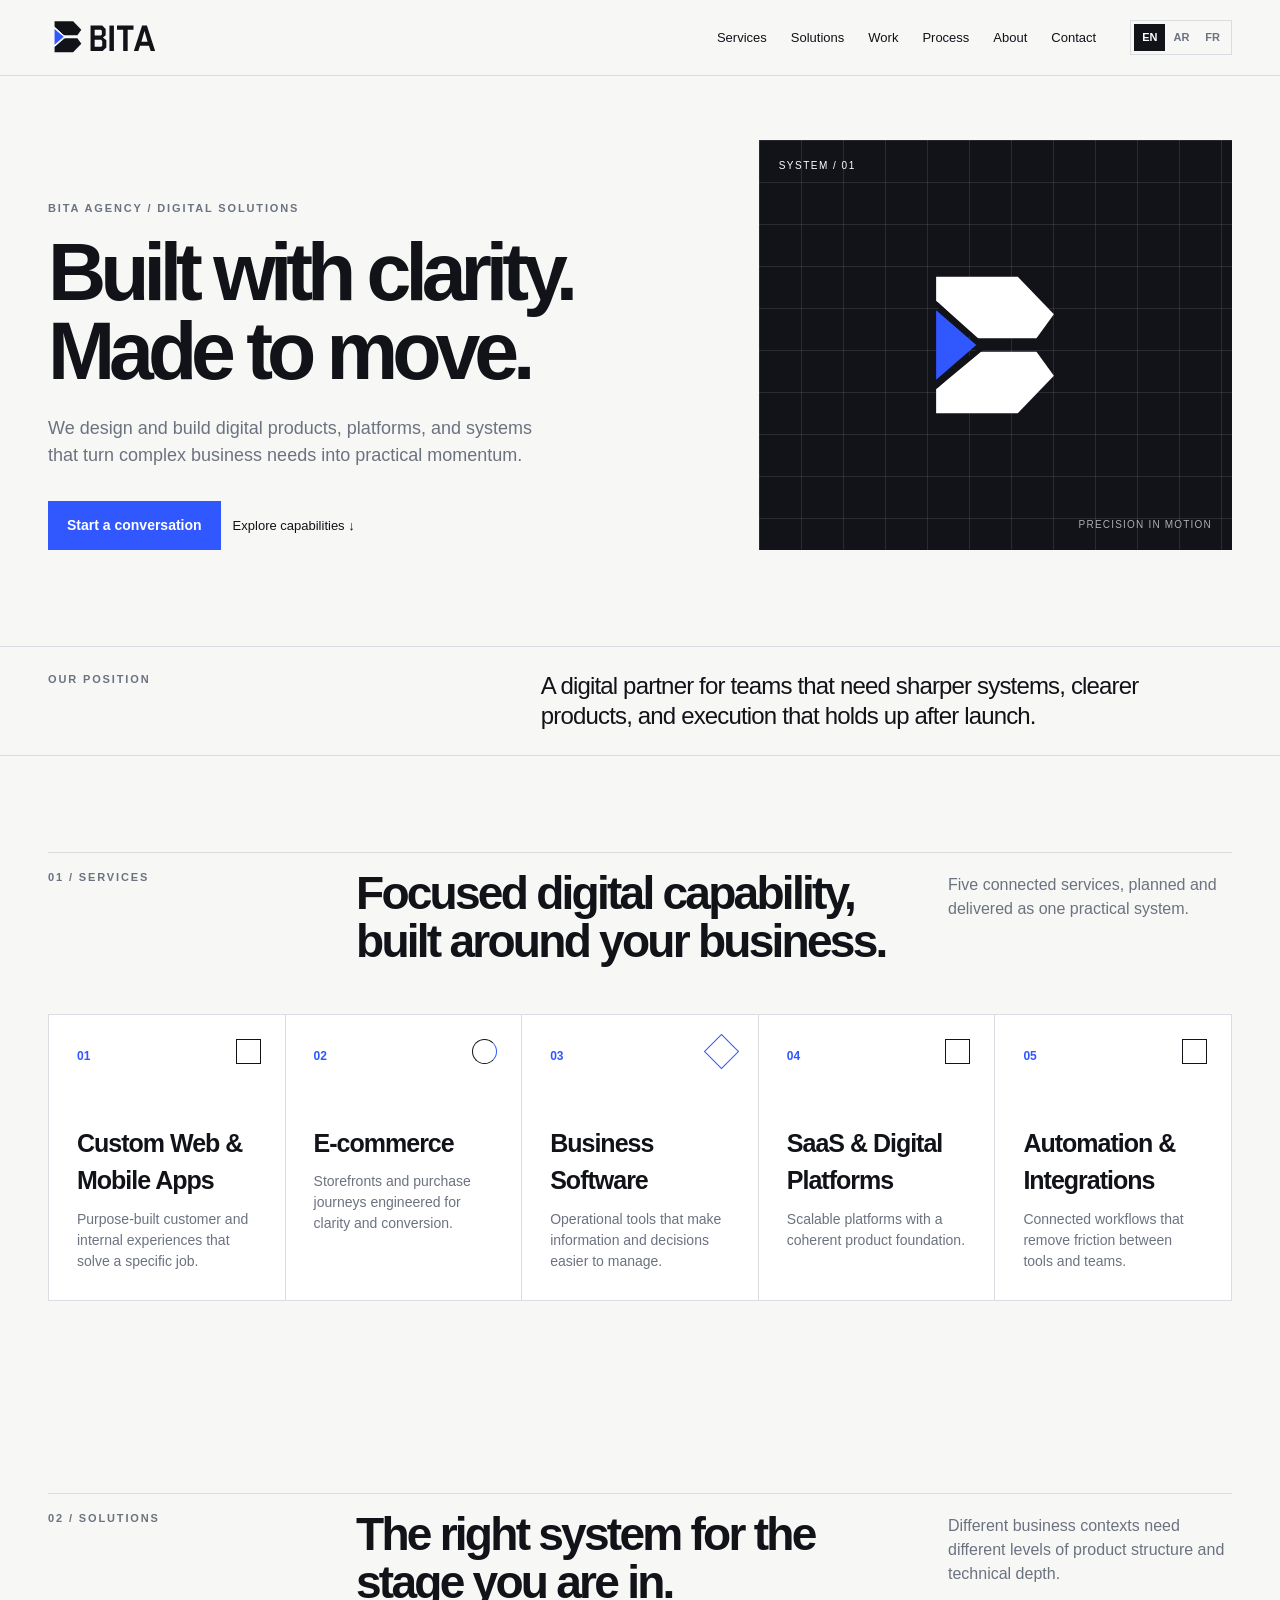
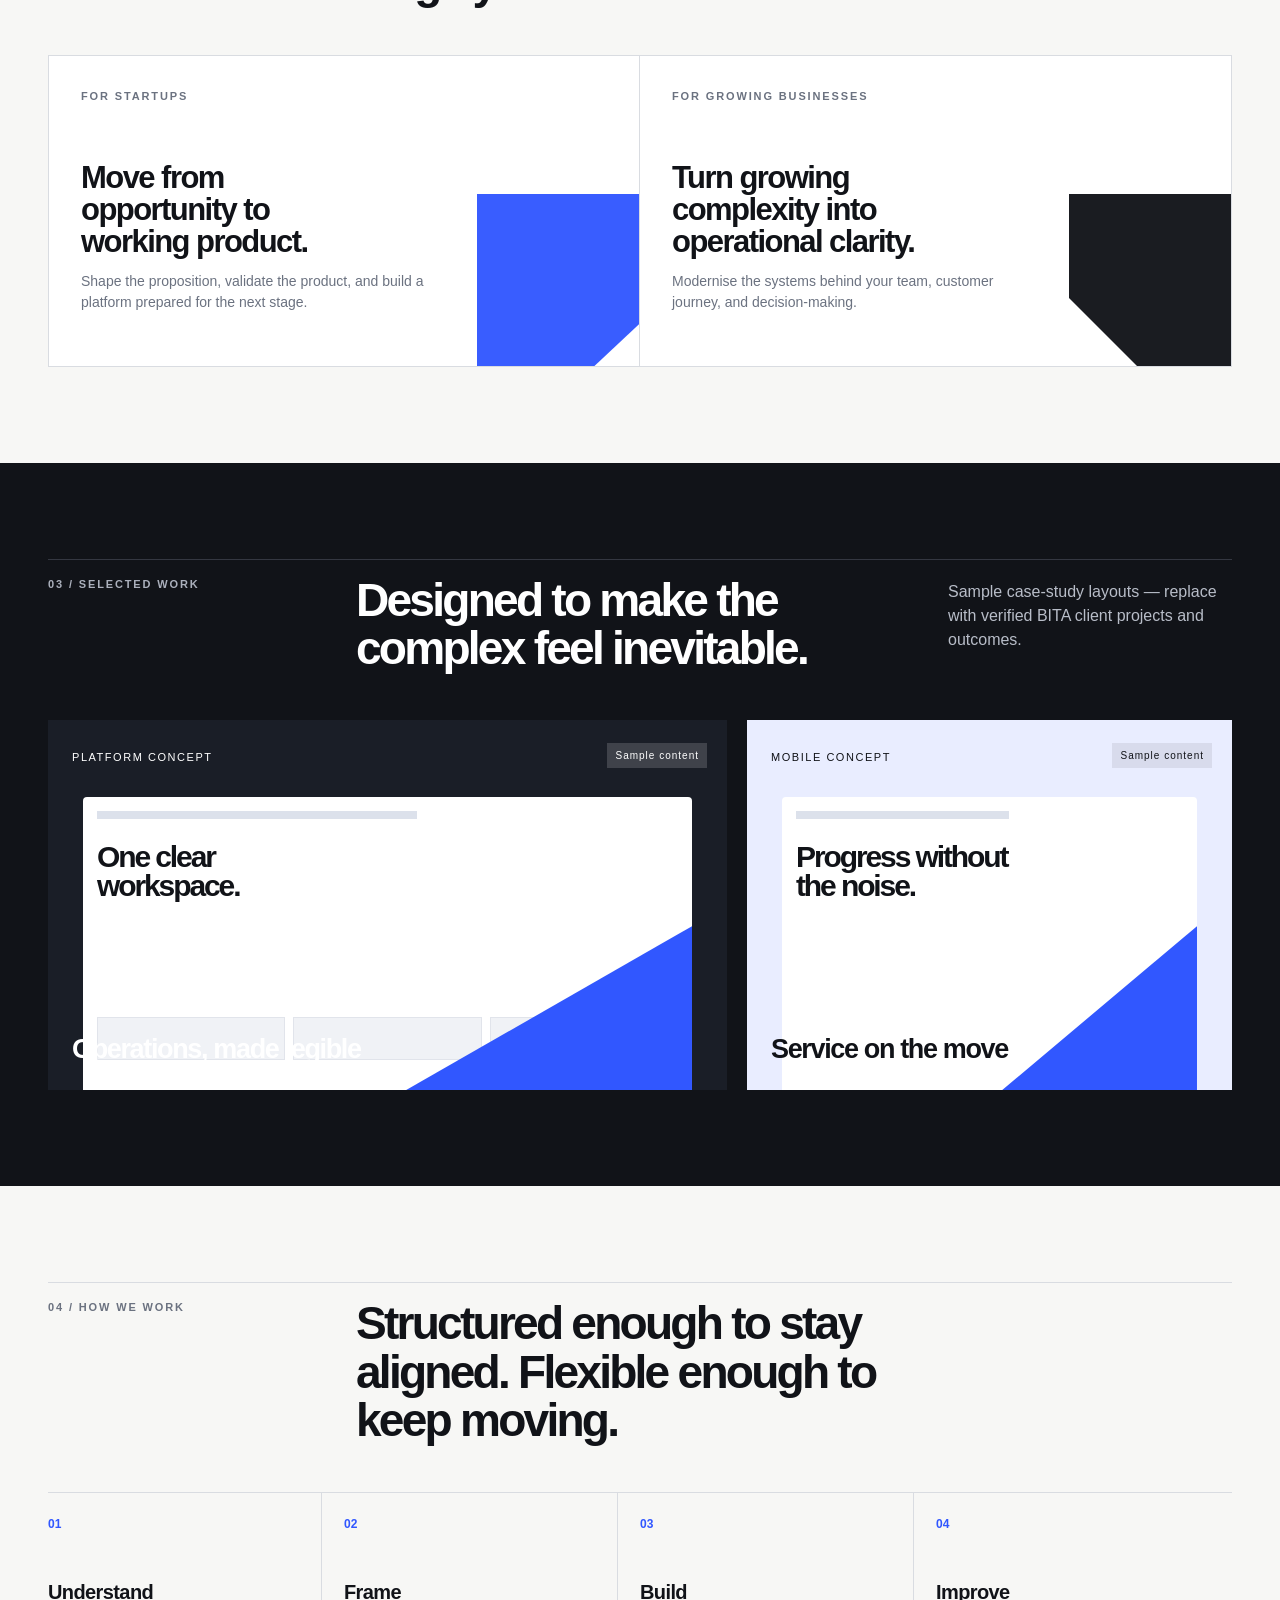
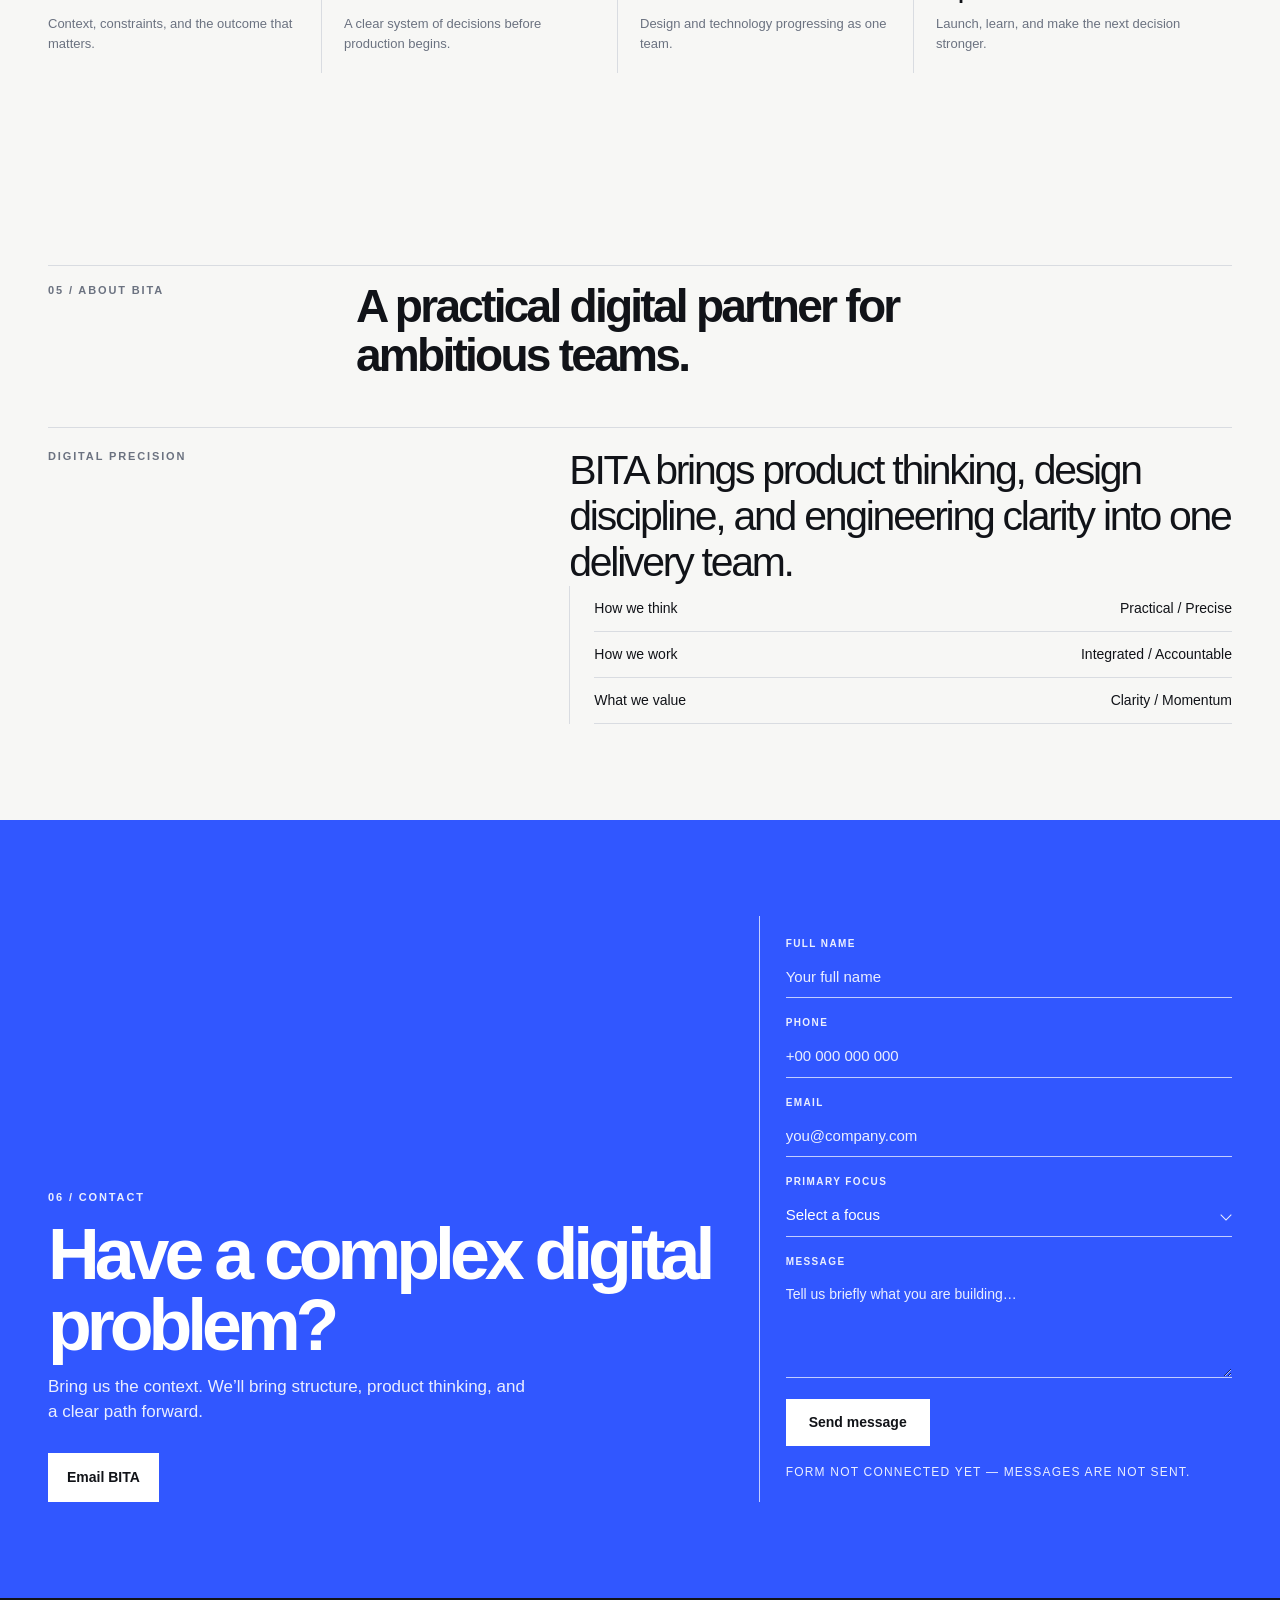
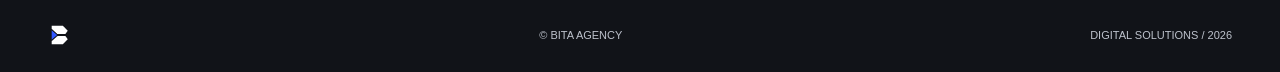
==== commit e3255ae8: "first commit" ====
--- a/BITA-main-website (3).html
+++ b/BITA-main-website (3).html
@@ -5,6 +5,8 @@
     <meta charset="utf-8">
     <meta name="viewport" content="width=device-width,initial-scale=1">
     <title>BITA — Digital Solutions</title>
+    <link rel="icon" href="favicon.svg" type="image/svg+xml">
+    <link rel="apple-touch-icon" href="apple-touch-icon.png">
     <style>
         @import url('https://fonts.googleapis.com/css2?family=IBM+Plex+Sans+Arabic:wght@400;500;600&display=swap');
 
@@ -76,73 +78,25 @@
         .logo {
             display: flex;
             align-items: center;
-            gap: 10px;
-            font-weight: 800;
-            font-size: 20px;
-            letter-spacing: -.05em;
             color: var(--ink)
         }
 
-        .mark {
-            position: relative;
-            width: 31px;
-            height: 36px;
-            flex: 0 0 31px
-        }
-
-        .mark i {
-            position: absolute;
-            display: block
-        }
-
-        .mark .top {
-            top: 0;
-            left: 0;
-            width: 25px;
-            height: 15px;
-            background: var(--ink);
-            clip-path: polygon(0 0, 76% 0, 100% 50%, 76% 100%, 0 100%)
-        }
-
-        .mark .bot {
-            bottom: 0;
-            left: 0;
-            width: 25px;
-            height: 15px;
-            background: var(--ink);
-            clip-path: polygon(0 0, 76% 0, 100% 50%, 76% 100%, 0 100%)
-        }
-
-        .mark .blue {
-            top: 10px;
-            left: 0;
-            width: 14px;
-            height: 16px;
-            background: var(--blue);
-            clip-path: polygon(0 0, 100% 50%, 0 100%);
-            z-index: 2
-        }
-
-        .mark:after {
-            content: "";
-            position: absolute;
-            left: 0;
-            top: 8px;
-            width: 18px;
-            height: 20px;
-            border: 2px solid var(--paper);
-            border-right: 0;
-            clip-path: polygon(0 0, 100% 50%, 0 100%);
-            z-index: 3
-        }
-
-        .brand-sub {
-            font-size: 7px;
-            letter-spacing: .18em;
-            font-weight: 700;
+        .logo svg {
             display: block;
-            margin-top: -4px;
-            color: var(--muted)
+            width: auto;
+            height: 36px
+        }
+
+        .mark-foot,
+        .mark-hero {
+            display: block;
+            flex: 0 0 auto
+        }
+
+        .mark-foot svg {
+            display: block;
+            width: auto;
+            height: 26px
         }
 
         header {
@@ -287,35 +241,19 @@
             background-size: 42px 42px
         }
 
-        .module {
+        .mark-hero {
             position: absolute;
-            background: var(--blue);
-            clip-path: polygon(0 0, 100% 0, 100% 65%, 47% 100%, 0 100%)
-        }
-
-        .module.a {
-            width: 60%;
-            height: 67%;
-            right: 0;
-            bottom: 0
-        }
-
-        .module.b {
-            width: 37%;
-            height: 42%;
-            right: 19%;
-            top: 13%;
-            background: #fff;
-            opacity: .95
-        }
-
-        .module.c {
-            width: 28%;
-            height: 31%;
-            left: 0;
-            bottom: 0;
-            background: #10131b;
-            outline: 1px solid rgba(255, 255, 255, .45)
+            top: 50%;
+            left: 50%;
+            transform: translate(-50%, -50%);
+            width: auto;
+            height: 190px
+        }
+
+        .mark-hero svg {
+            display: block;
+            width: auto;
+            height: 100%
         }
 
         .corner-note {
@@ -838,6 +776,8 @@
 
         footer .wrap {
             display: flex;
+            align-items: center;
+            gap: 16px;
             justify-content: space-between;
             font-size: 11px;
             color: #bdc2cc
@@ -946,6 +886,10 @@
 
             .hero-art {
                 height: 280px
+            }
+
+            .mark-hero {
+                height: 120px
             }
 
             .hero h1 {
@@ -1033,8 +977,8 @@
                 min-height: 300px
             }
 
-            .logo {
-                font-size: 18px
+            .logo svg {
+                height: 30px
             }
         }
 
@@ -1054,8 +998,24 @@
     <header>
         <div class="wrap">
             <div class="logo" data-i18n="BITA Digital Solutions|BITA للحلول الرقمية|BITA Solutions digitales"
-                aria-label="BITA Digital Solutions"><span class="mark"><i class="top"></i><i class="blue"></i><i
-                        class="bot"></i></span><span>BITA<span class="brand-sub">DIGITAL SOLUTIONS</span></span></div>
+                aria-label="BITA Digital Solutions">
+                <svg viewBox="0 0 450 110" width="450" height="110" aria-hidden="true" focusable="false">
+                    <g transform="translate(20 4) scale(.93)">
+                        <path fill="#111318" d="M0 0H61L88 28L75 46H30L0 18Z" />
+                        <path fill="#111318" d="M30 56H75L88 74L61 102H0V84Z" />
+                        <path fill="#3157FF" d="M0 25L30 51L0 77Z" />
+                        <path fill="none" stroke="#FFFFFF" stroke-width="3" stroke-linejoin="miter"
+                            d="M0 20L36 52L0 82" />
+                    </g>
+                    <g transform="translate(130 17) scale(1.05)" fill="#111318">
+                        <path
+                            d="M0 0H34L44 10V28L36 35L46 43V64L35 74H0V0ZM12 12V29H30L33 26V15L30 12H12ZM12 41V62H31L34 59V46L31 41H12Z" />
+                        <path d="M55 0H68V74H55Z" />
+                        <path d="M77 0H125V12H108V74H95V12H77Z" />
+                        <path d="M150 0H164L188 74H175L170 59H144L139 74H126L150 0ZM157 16L148 47H166L157 16Z" />
+                    </g>
+                </svg>
+            </div>
             <nav class="nav" data-i18n="Primary navigation|التنقل الرئيسي|Navigation principale"
                 aria-label="Primary navigation"><button data-go="services"><span class="en">Services</span><span
                         class="ar">الخدمات</span><span class="fr">Services</span></button><button
@@ -1100,8 +1060,18 @@
                     data-i18n="Abstract BITA modular visual|تمثيل بصري تجريدي من BITA|Visuel modulaire abstrait BITA"
                     aria-label="Abstract BITA modular visual">
                     <div class="gridlines"></div>
-                    <div class="corner-note">SYSTEM / 01</div><i class="module a"></i><i class="module b"></i><i
-                        class="module c"></i>
+                    <div class="corner-note">SYSTEM / 01</div>
+                    <div class="mark-hero">
+                        <svg viewBox="0 0 128 142" width="128" height="142" aria-hidden="true" focusable="false">
+                            <g transform="translate(20 20)">
+                                <path fill="#FFFFFF" d="M0 0H61L88 28L75 46H30L0 18Z" />
+                                <path fill="#FFFFFF" d="M30 56H75L88 74L61 102H0V84Z" />
+                                <path fill="#3157FF" d="M0 25L30 51L0 77Z" />
+                                <path fill="none" stroke="#111318" stroke-width="3" stroke-linejoin="miter"
+                                    d="M0 20L36 52L0 82" />
+                            </g>
+                        </svg>
+                    </div>
                     <div class="axis">PRECISION IN MOTION</div>
                 </div>
             </div>
@@ -1431,7 +1401,19 @@
         </section>
     </main>
     <footer>
-        <div class="wrap"><span>© BITA AGENCY</span><span class="en">DIGITAL SOLUTIONS / 2026</span><span
+        <div class="wrap">
+            <span class="mark-foot">
+                <svg viewBox="0 0 128 142" width="128" height="142" aria-hidden="true" focusable="false">
+                    <g transform="translate(20 20)">
+                        <path fill="#FFFFFF" d="M0 0H61L88 28L75 46H30L0 18Z" />
+                        <path fill="#FFFFFF" d="M30 56H75L88 74L61 102H0V84Z" />
+                        <path fill="#3157FF" d="M0 25L30 51L0 77Z" />
+                        <path fill="none" stroke="#111318" stroke-width="3" stroke-linejoin="miter"
+                            d="M0 20L36 52L0 82" />
+                    </g>
+                </svg>
+            </span>
+            <span>© BITA AGENCY</span><span class="en">DIGITAL SOLUTIONS / 2026</span><span
                 class="ar">حلول رقمية / 2026</span><span class="fr">SOLUTIONS DIGITALES / 2026</span></div>
     </footer>
     <script>
